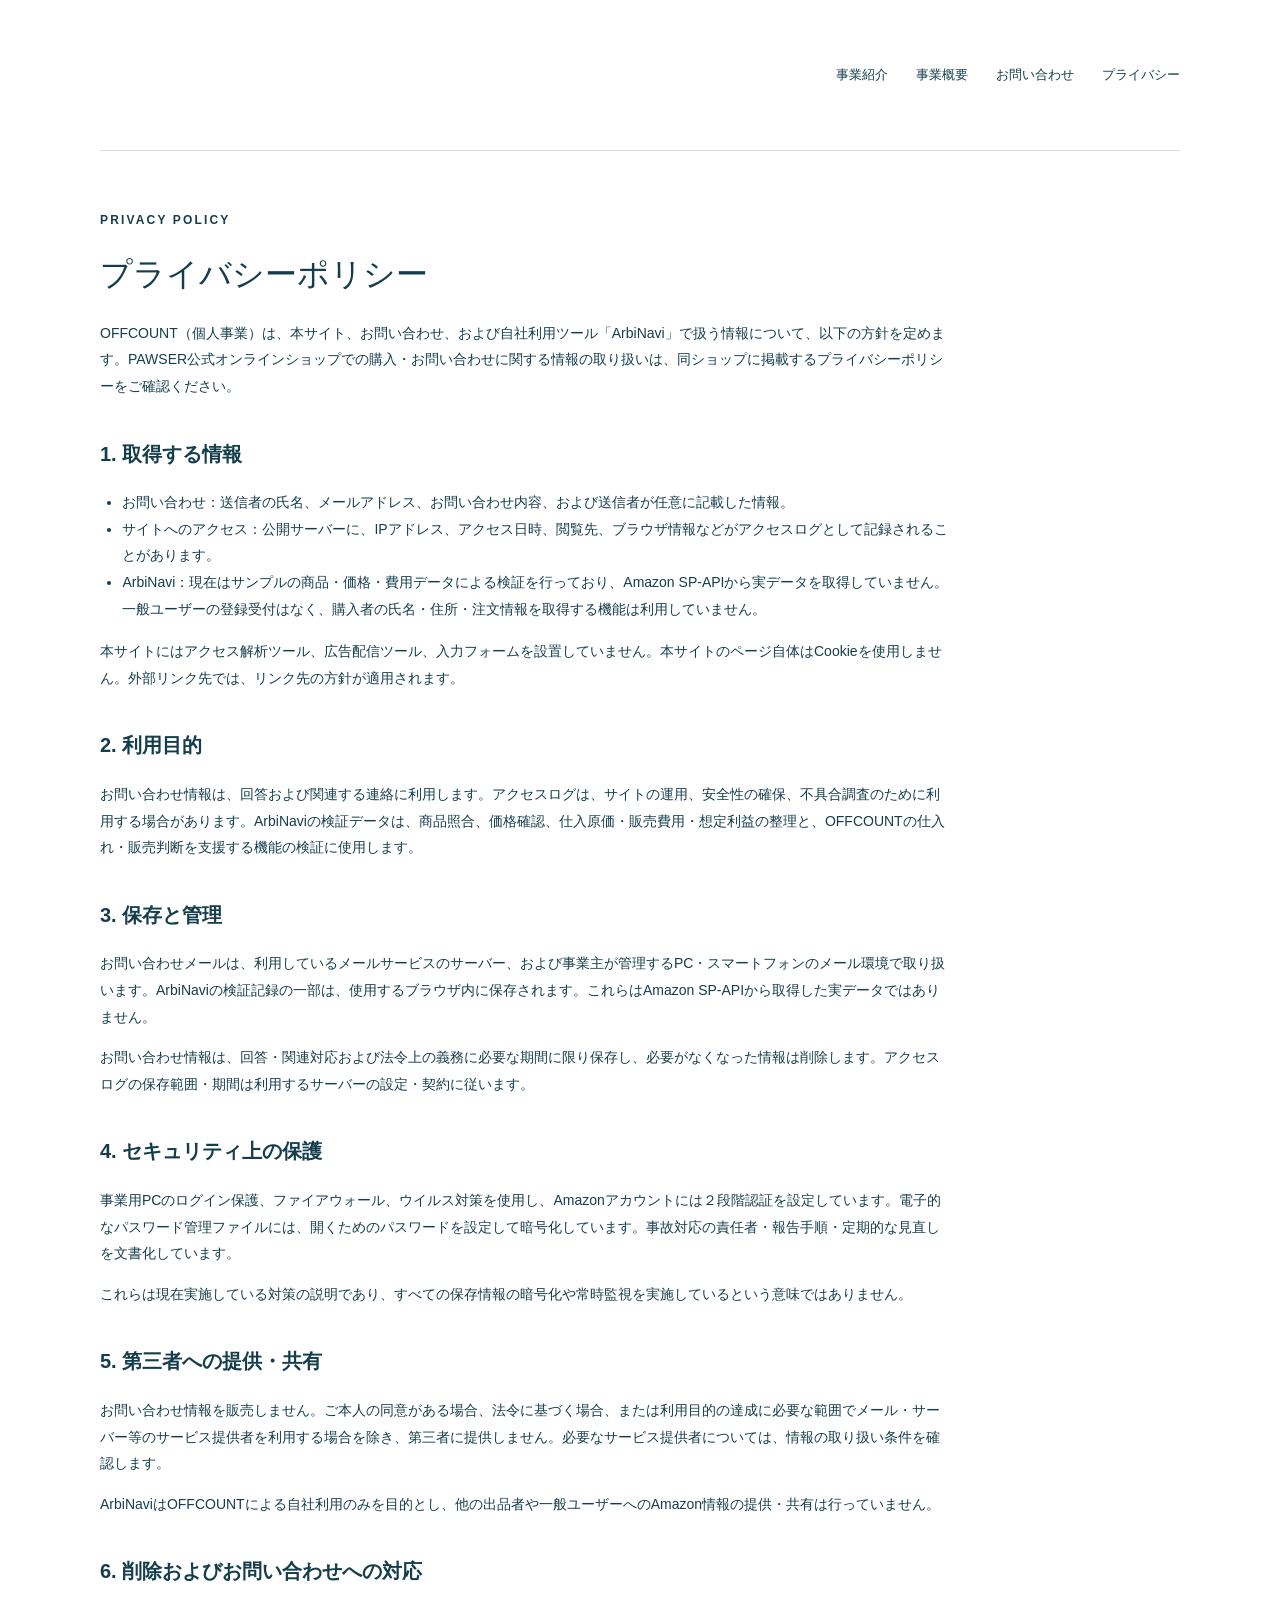
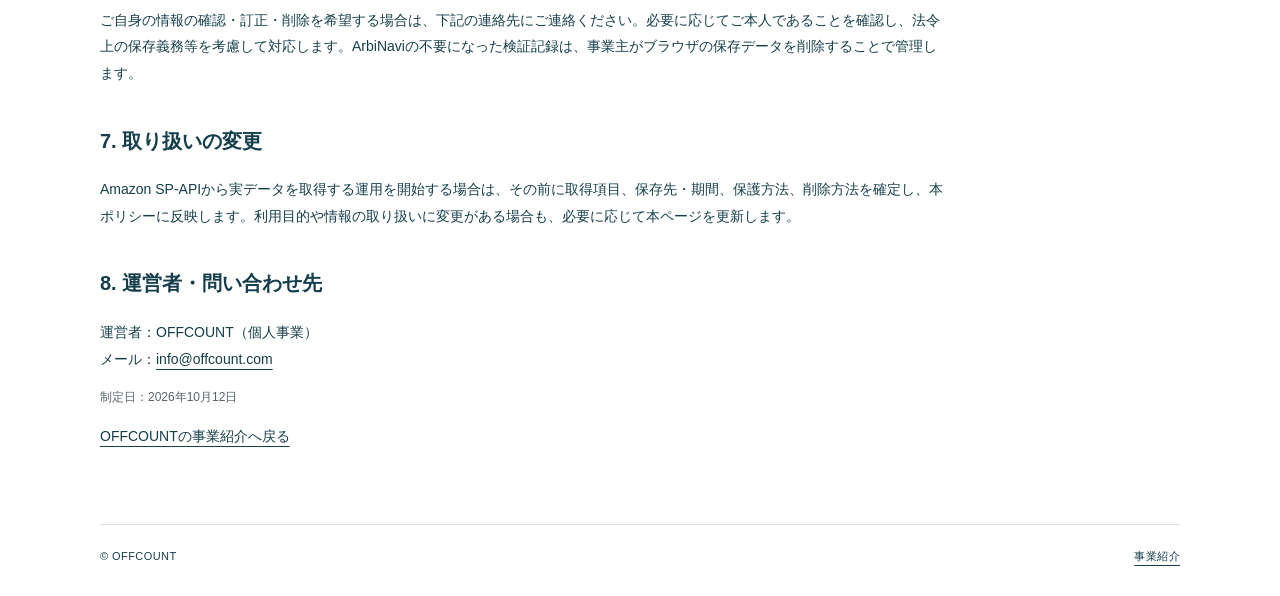
==== privacy.html @ 77e20765 "Add files via upload" ====
<!doctype html>
<html lang="ja"><head><meta charset="utf-8"><meta name="viewport" content="width=device-width,initial-scale=1"><meta name="description" content="OFFCOUNTの公式サイト、お問い合わせおよび自社利用ツールArbiNaviに関する情報の取り扱い方針。"><meta name="theme-color" content="#183b32"><title>プライバシーポリシー | OFFCOUNT</title><link rel="stylesheet" href="./style.css"></head>
<body><a class="skip" href="#main">本文へ移動</a><div class="wrap"><header><a class="brand" href="./index.html" aria-label="OFFCOUNT ホーム"><span class="offcount-logo"><img src="./assets/offcount-logo.png" alt="OFFCOUNT"></span></a><nav aria-label="メインナビゲーション"><a href="./index.html#business">事業紹介</a><a href="./index.html#about">事業概要</a><a href="./index.html#contact">お問い合わせ</a><a href="./privacy.html">プライバシー</a></nav></header>
<main class="policy" id="main"><div class="eyebrow">PRIVACY POLICY</div><h1>プライバシーポリシー</h1><p>OFFCOUNT（個人事業）は、本サイト、お問い合わせ、および自社利用ツール「ArbiNavi」で扱う情報について、以下の方針を定めます。PAWSER公式オンラインショップでの購入・お問い合わせに関する情報の取り扱いは、同ショップに掲載するプライバシーポリシーをご確認ください。</p>
<h2>1. 取得する情報</h2><ul><li>お問い合わせ：送信者の氏名、メールアドレス、お問い合わせ内容、および送信者が任意に記載した情報。</li><li>サイトへのアクセス：公開サーバーに、IPアドレス、アクセス日時、閲覧先、ブラウザ情報などがアクセスログとして記録されることがあります。</li><li>ArbiNavi：現在はサンプルの商品・価格・費用データによる検証を行っており、Amazon SP-APIから実データを取得していません。一般ユーザーの登録受付はなく、購入者の氏名・住所・注文情報を取得する機能は利用していません。</li></ul><p>本サイトにはアクセス解析ツール、広告配信ツール、入力フォームを設置していません。本サイトのページ自体はCookieを使用しません。外部リンク先では、リンク先の方針が適用されます。</p>
<h2>2. 利用目的</h2><p>お問い合わせ情報は、回答および関連する連絡に利用します。アクセスログは、サイトの運用、安全性の確保、不具合調査のために利用する場合があります。ArbiNaviの検証データは、商品照合、価格確認、仕入原価・販売費用・想定利益の整理と、OFFCOUNTの仕入れ・販売判断を支援する機能の検証に使用します。</p>
<h2>3. 保存と管理</h2><p>お問い合わせメールは、利用しているメールサービスのサーバー、および事業主が管理するPC・スマートフォンのメール環境で取り扱います。ArbiNaviの検証記録の一部は、使用するブラウザ内に保存されます。これらはAmazon SP-APIから取得した実データではありません。</p><p>お問い合わせ情報は、回答・関連対応および法令上の義務に必要な期間に限り保存し、必要がなくなった情報は削除します。アクセスログの保存範囲・期間は利用するサーバーの設定・契約に従います。</p>
<h2>4. セキュリティ上の保護</h2><p>事業用PCのログイン保護、ファイアウォール、ウイルス対策を使用し、Amazonアカウントには２段階認証を設定しています。電子的なパスワード管理ファイルには、開くためのパスワードを設定して暗号化しています。事故対応の責任者・報告手順・定期的な見直しを文書化しています。</p><p>これらは現在実施している対策の説明であり、すべての保存情報の暗号化や常時監視を実施しているという意味ではありません。</p>
<h2>5. 第三者への提供・共有</h2><p>お問い合わせ情報を販売しません。ご本人の同意がある場合、法令に基づく場合、または利用目的の達成に必要な範囲でメール・サーバー等のサービス提供者を利用する場合を除き、第三者に提供しません。必要なサービス提供者については、情報の取り扱い条件を確認します。</p><p>ArbiNaviはOFFCOUNTによる自社利用のみを目的とし、他の出品者や一般ユーザーへのAmazon情報の提供・共有は行っていません。</p>
<h2>6. 削除およびお問い合わせへの対応</h2><p>ご自身の情報の確認・訂正・削除を希望する場合は、下記の連絡先にご連絡ください。必要に応じてご本人であることを確認し、法令上の保存義務等を考慮して対応します。ArbiNaviの不要になった検証記録は、事業主がブラウザの保存データを削除することで管理します。</p>
<h2>7. 取り扱いの変更</h2><p>Amazon SP-APIから実データを取得する運用を開始する場合は、その前に取得項目、保存先・期間、保護方法、削除方法を確定し、本ポリシーに反映します。利用目的や情報の取り扱いに変更がある場合も、必要に応じて本ページを更新します。</p>
<h2>8. 運営者・問い合わせ先</h2><p>運営者：OFFCOUNT（個人事業）<br>メール：<a href="mailto:info@offcount.com">info@offcount.com</a></p><p class="date">制定日：2026年10月12日</p><p><a href="./index.html">OFFCOUNTの事業紹介へ戻る</a></p></main><footer><span>© OFFCOUNT</span><a href="./index.html">事業紹介</a></footer></div></body></html>
---- style.css ----
:root{--ink:#153e4c;--muted:#58656b;--paper:#ffffff;--line:#d7dfe2;--accent:#fe6d27}
    *{box-sizing:border-box}html{scroll-behavior:smooth;scroll-padding-top:25px}body{margin:0;background:var(--paper);color:var(--ink);font-family:"Yu Gothic","Hiragino Kaku Gothic ProN",Meiryo,sans-serif;line-height:1.9}a{color:inherit;text-underline-offset:5px}a:focus-visible{outline:3px solid #153e4c;outline-offset:6px}.wrap{max-width:1160px;margin:auto;padding:0 40px}.skip{position:absolute;left:20px;top:-100px;background:white;padding:10px}.skip:focus{top:10px}header{display:flex;align-items:center;justify-content:space-between;gap:24px;padding:28px 0;border-bottom:1px solid var(--line)}.brand{font-family:Arial,sans-serif;font-size:25px;font-weight:800;letter-spacing:.05em;text-decoration:none}nav{display:flex;gap:28px;font-size:13px}nav a{text-decoration:none}nav a:hover{text-decoration:underline}.hero{padding:90px 0 75px;position:relative}.eyebrow{font:12px/1.5 Arial,sans-serif;letter-spacing:.18em;font-weight:bold}.hero h1{font-size:clamp(34px,4.5vw,60px);line-height:1.5;font-weight:500;letter-spacing:.04em;margin:28px 0}.hero p{font-size:16px;color:var(--muted);max-width:650px}.hero .rule{width:76px;height:5px;background:var(--ink);margin-top:38px}.section-head{display:flex;justify-content:space-between;align-items:baseline;border-top:1px solid var(--line);padding:23px 0 30px;gap:15px}.section-head h2{font-size:22px;font-weight:500;margin:0}.section-head span{font:12px Arial,sans-serif;letter-spacing:.12em}.businesses{display:grid;grid-template-columns:1fr 1fr;gap:24px;padding-bottom:75px}.business{padding:36px;border:1px solid var(--line);display:flex;flex-direction:column;min-height:405px}.business.pawser{background:#e8ebe0}.business.arbinavi{background:var(--ink);color:var(--paper);border-color:var(--ink)}.meta{display:flex;align-items:center;justify-content:space-between;gap:12px;font-size:12px}.number{font:13px Arial,sans-serif;opacity:.7}.tag{border:1px solid currentColor;border-radius:30px;padding:1px 12px;font-size:11px}.business h3{font:48px/1.2 Arial,sans-serif;letter-spacing:.015em;margin:35px 0 12px}.business h4{font-size:17px;margin:0 0 12px;font-weight:500}.business p{font-size:14px;margin:0 0 25px;line-height:2}.business .bottom{margin-top:auto;font-size:13px}.business.arbinavi .bottom{color:var(--accent)}.about{padding-bottom:65px}.about dl{margin:0;max-width:860px}.about dl>div{display:grid;grid-template-columns:180px 1fr;border-bottom:1px solid var(--line);padding:19px 0;font-size:14px}.about dt{color:var(--muted)}.about dd{margin:0}.contact{background:#e5e9d9;padding:36px;margin-bottom:65px;display:flex;justify-content:space-between;align-items:center;gap:24px}.contact h2{font-size:21px;font-weight:500;margin:0 0 6px}.contact p{margin:0;font-size:13px;color:var(--muted)}.contact>a{font:clamp(18px,2.5vw,28px) Arial,sans-serif;white-space:nowrap}.privacy{padding-bottom:40px;max-width:820px}.privacy h2{font-size:15px;font-weight:500}.privacy p{font-size:12px;color:var(--muted)}footer{border-top:1px solid var(--line);padding:22px 0 30px;display:flex;justify-content:space-between;gap:20px;font:11px/1.8 Arial,sans-serif;letter-spacing:.04em}footer a{font-family:Meiryo,sans-serif}
    @media(max-width:700px){.wrap{padding:0 22px}header{padding:22px 0}.brand{font-size:22px}nav{gap:16px;font-size:12px}.hero{padding:55px 0}.hero h1{font-size:34px}.hero p{font-size:14px}.businesses{grid-template-columns:1fr;padding-bottom:48px}.business{padding:28px;min-height:370px}.business h3{font-size:42px}.section-head h2{font-size:20px}.about dl>div{grid-template-columns:95px 1fr;gap:14px}.contact{flex-direction:column;align-items:flex-start;padding:27px;margin-bottom:40px}.contact>a{font-size:23px}footer{flex-wrap:wrap}.about{padding-bottom:40px}}
    @media(prefers-reduced-motion:reduce){html{scroll-behavior:auto}}
  
.business .wordmark{font-weight:700;letter-spacing:-.045em}.wordmark span{color:var(--accent)}
.business ul{padding-left:1.3em;font-size:14px;margin:0 0 20px}.business .usage{font-size:13px;border-top:1px solid #6d827a;padding-top:18px;margin-bottom:15px}.business .bottom p{margin:8px 0;font-size:12px}.business .data-note{font-size:12px;opacity:.85}.businesses{align-items:stretch}
.policy{max-width:850px;padding:60px 0}.policy h1{font-size:32px;font-weight:500;line-height:1.5}.policy h2{font-size:20px;margin-top:35px}.policy p,.policy li{font-size:14px}.policy .date{font-size:12px;color:var(--muted)}.policy ul{padding-left:1.4em}
@media(max-width:700px){header{flex-wrap:wrap;gap:12px}nav{flex-wrap:wrap}.hero h1{font-size:30px}.policy{padding:35px 0}.policy h1{font-size:26px}.business h3{font-size:42px}}

/* Official artwork is unchanged; frames omit only the supplied empty margins. */
header{padding:20px 0;min-height:145px}.brand{display:block;flex-shrink:0}
.offcount-logo{display:block;position:relative;width:124px;height:110px;overflow:hidden}
.offcount-logo img{position:absolute;width:320px;max-width:none;height:auto;left:-98px;top:-39px}
.hero{padding:64px 0 60px}.hero h1{font-size:clamp(30px,3.8vw,48px);letter-spacing:.015em;line-height:1.55}.hero p{max-width:740px}.hero .rule{background:var(--accent);height:3px;width:54px}
.business.pawser{background:#f5f2f4;color:#4e454a;border-color:#ddd5da}
.business h3.pawser-logo{position:relative;width:270px;max-width:100%;height:60px;overflow:hidden;margin:34px 0 18px}
.pawser-logo img{position:absolute;width:350px;max-width:none;height:auto;left:-41px;top:-72px}
.business.arbinavi{background:#153e4c;color:#fff;border-color:#153e4c}.business.arbinavi .bottom{color:#fff}.business .wordmark{font-family:Arial,sans-serif;letter-spacing:-.03em;font-weight:600}.business .usage{border-color:#607c86}.business .data-note{opacity:1;color:#dae4e8}
.contact{background:#f1f5f6;border-left:3px solid var(--accent)}.section-head span{color:var(--muted)}.privacy a{font-weight:600}
@media(max-width:700px){header{min-height:0;gap:20px}nav{gap:12px 20px;width:100%;font-size:12px}.hero{padding:40px 0}.hero h1{font-size:28px}.business{padding:25px}.business h3.pawser-logo{transform-origin:left center}.offcount-logo{width:112px;height:99px}.offcount-logo img{width:290px;left:-89px;top:-35px}}
@media(max-width:360px){.business h3.pawser-logo{width:230px}.pawser-logo img{width:300px;left:-35px;top:-62px}}
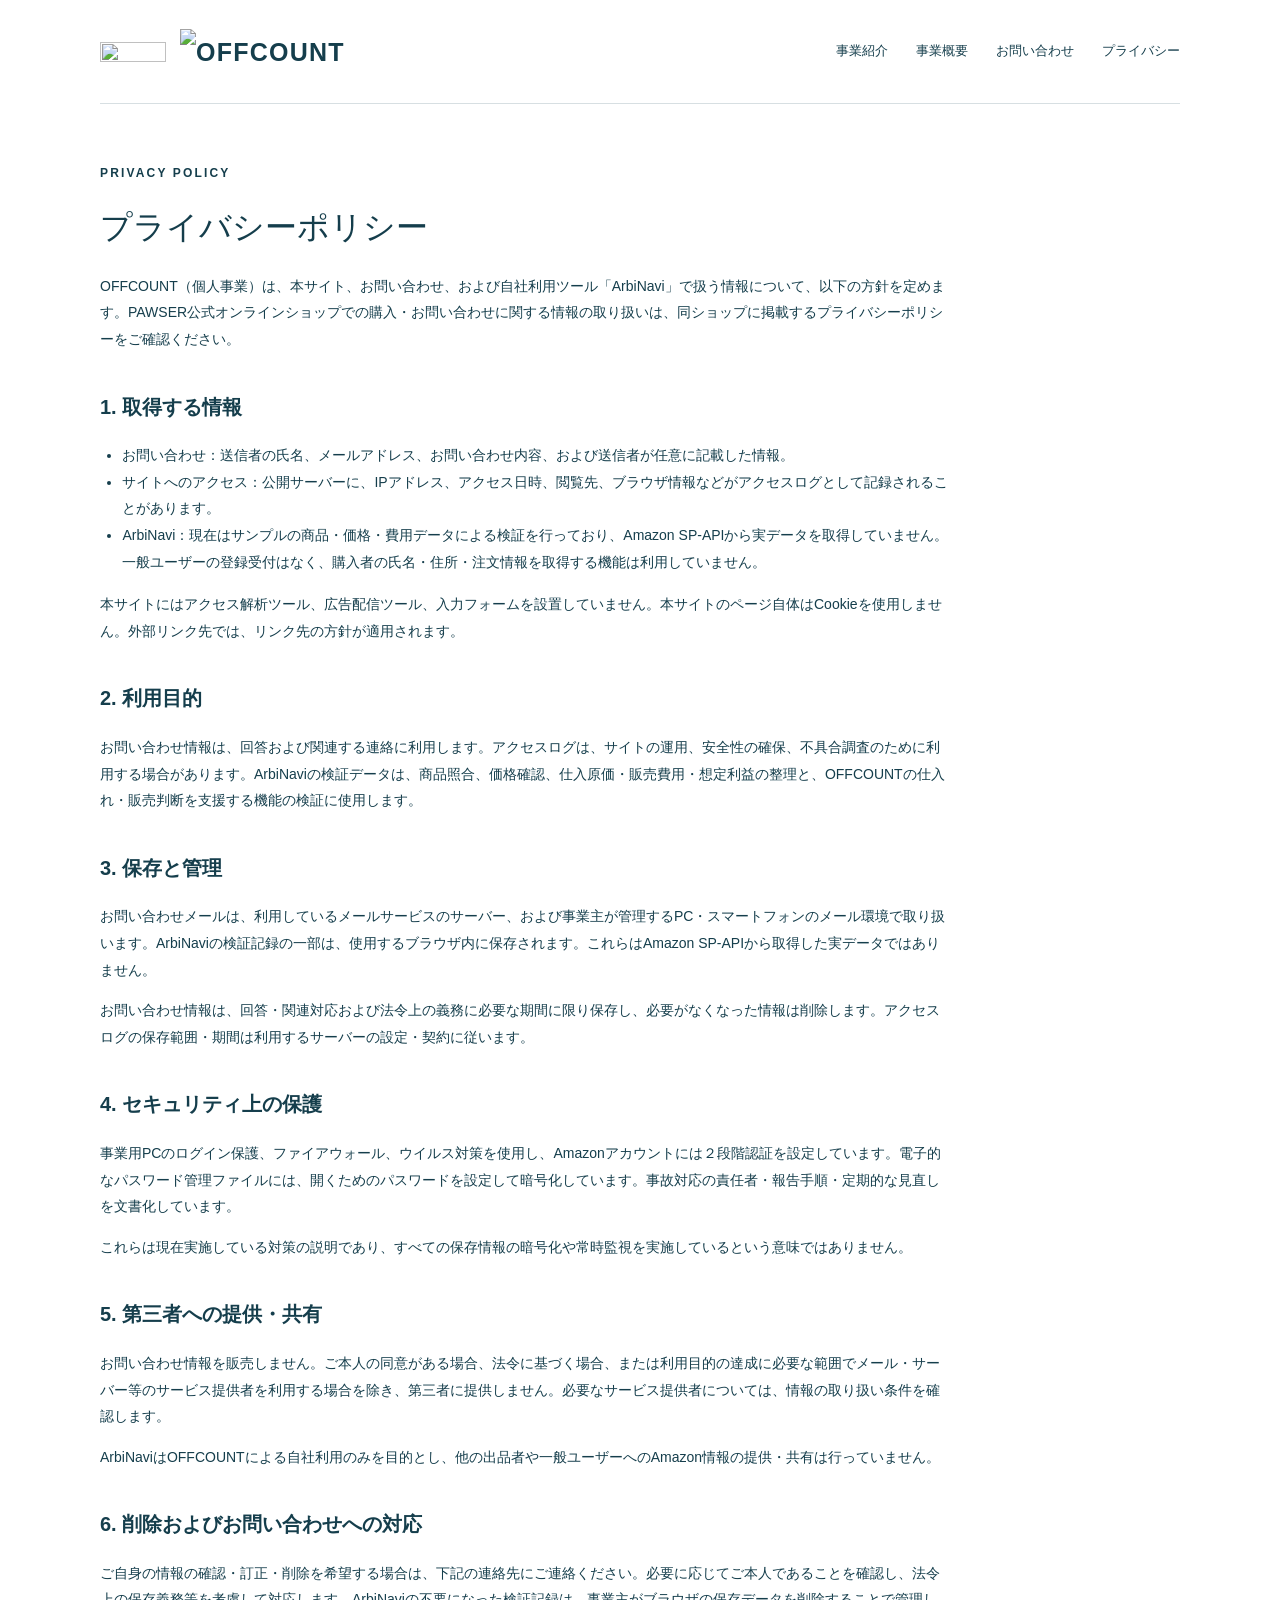
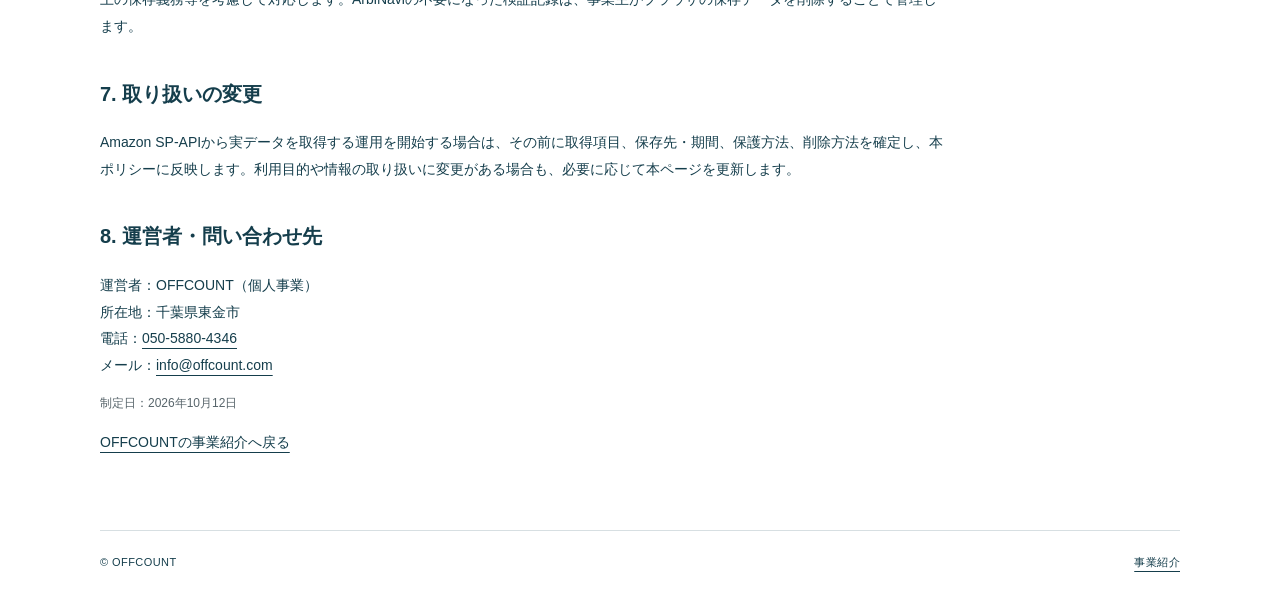
==== commit 8650aa49: "Add files via upload" ====
--- a/privacy.html
+++ b/privacy.html
@@ -1,6 +1,6 @@
 <!doctype html>
-<html lang="ja"><head><meta charset="utf-8"><meta name="viewport" content="width=device-width,initial-scale=1"><meta name="description" content="OFFCOUNTの公式サイト、お問い合わせおよび自社利用ツールArbiNaviに関する情報の取り扱い方針。"><meta name="theme-color" content="#183b32"><title>プライバシーポリシー | OFFCOUNT</title><link rel="stylesheet" href="./style.css"></head>
-<body><a class="skip" href="#main">本文へ移動</a><div class="wrap"><header><a class="brand" href="./index.html" aria-label="OFFCOUNT ホーム"><span class="offcount-logo"><img src="./assets/offcount-logo.png" alt="OFFCOUNT"></span></a><nav aria-label="メインナビゲーション"><a href="./index.html#business">事業紹介</a><a href="./index.html#about">事業概要</a><a href="./index.html#contact">お問い合わせ</a><a href="./privacy.html">プライバシー</a></nav></header>
+<html lang="ja"><head><meta charset="utf-8"><meta name="viewport" content="width=device-width,initial-scale=1"><meta name="description" content="OFFCOUNTの公式サイト、お問い合わせおよび自社利用ツールArbiNaviに関する情報の取り扱い方針。"><meta name="theme-color" content="#153e4c"><title>プライバシーポリシー | OFFCOUNT</title><link rel="stylesheet" href="./style.css"></head>
+<body><a class="skip" href="#main">本文へ移動</a><div class="wrap"><header><a class="brand" href="./index.html" aria-label="OFFCOUNT ホーム"><span class="offcount-logo"><img class="offcount-symbol" src="./assets/offcount-symbol.png" alt="" width="980" height="626"><img class="offcount-wordmark" src="./assets/offcount-wordmark.png" alt="OFFCOUNT" width="979" height="224"></span></a><nav aria-label="メインナビゲーション"><a href="./index.html#business">事業紹介</a><a href="./index.html#about">事業概要</a><a href="./index.html#contact">お問い合わせ</a><a href="./privacy.html">プライバシー</a></nav></header>
 <main class="policy" id="main"><div class="eyebrow">PRIVACY POLICY</div><h1>プライバシーポリシー</h1><p>OFFCOUNT（個人事業）は、本サイト、お問い合わせ、および自社利用ツール「ArbiNavi」で扱う情報について、以下の方針を定めます。PAWSER公式オンラインショップでの購入・お問い合わせに関する情報の取り扱いは、同ショップに掲載するプライバシーポリシーをご確認ください。</p>
 <h2>1. 取得する情報</h2><ul><li>お問い合わせ：送信者の氏名、メールアドレス、お問い合わせ内容、および送信者が任意に記載した情報。</li><li>サイトへのアクセス：公開サーバーに、IPアドレス、アクセス日時、閲覧先、ブラウザ情報などがアクセスログとして記録されることがあります。</li><li>ArbiNavi：現在はサンプルの商品・価格・費用データによる検証を行っており、Amazon SP-APIから実データを取得していません。一般ユーザーの登録受付はなく、購入者の氏名・住所・注文情報を取得する機能は利用していません。</li></ul><p>本サイトにはアクセス解析ツール、広告配信ツール、入力フォームを設置していません。本サイトのページ自体はCookieを使用しません。外部リンク先では、リンク先の方針が適用されます。</p>
 <h2>2. 利用目的</h2><p>お問い合わせ情報は、回答および関連する連絡に利用します。アクセスログは、サイトの運用、安全性の確保、不具合調査のために利用する場合があります。ArbiNaviの検証データは、商品照合、価格確認、仕入原価・販売費用・想定利益の整理と、OFFCOUNTの仕入れ・販売判断を支援する機能の検証に使用します。</p>
@@ -9,4 +9,4 @@
 <h2>5. 第三者への提供・共有</h2><p>お問い合わせ情報を販売しません。ご本人の同意がある場合、法令に基づく場合、または利用目的の達成に必要な範囲でメール・サーバー等のサービス提供者を利用する場合を除き、第三者に提供しません。必要なサービス提供者については、情報の取り扱い条件を確認します。</p><p>ArbiNaviはOFFCOUNTによる自社利用のみを目的とし、他の出品者や一般ユーザーへのAmazon情報の提供・共有は行っていません。</p>
 <h2>6. 削除およびお問い合わせへの対応</h2><p>ご自身の情報の確認・訂正・削除を希望する場合は、下記の連絡先にご連絡ください。必要に応じてご本人であることを確認し、法令上の保存義務等を考慮して対応します。ArbiNaviの不要になった検証記録は、事業主がブラウザの保存データを削除することで管理します。</p>
 <h2>7. 取り扱いの変更</h2><p>Amazon SP-APIから実データを取得する運用を開始する場合は、その前に取得項目、保存先・期間、保護方法、削除方法を確定し、本ポリシーに反映します。利用目的や情報の取り扱いに変更がある場合も、必要に応じて本ページを更新します。</p>
-<h2>8. 運営者・問い合わせ先</h2><p>運営者：OFFCOUNT（個人事業）<br>メール：<a href="mailto:info@offcount.com">info@offcount.com</a></p><p class="date">制定日：2026年10月12日</p><p><a href="./index.html">OFFCOUNTの事業紹介へ戻る</a></p></main><footer><span>© OFFCOUNT</span><a href="./index.html">事業紹介</a></footer></div></body></html>+<h2>8. 運営者・問い合わせ先</h2><p>運営者：OFFCOUNT（個人事業）<br>所在地：千葉県東金市<br>電話：<a href="tel:05058804346">050-5880-4346</a><br>メール：<a href="mailto:info@offcount.com">info@offcount.com</a></p><p class="date">制定日：2026年10月12日</p><p><a href="./index.html">OFFCOUNTの事業紹介へ戻る</a></p></main><footer><span>© OFFCOUNT</span><a href="./index.html">事業紹介</a></footer></div></body></html>
--- a/style.css
+++ b/style.css
@@ -9,15 +9,18 @@
 .policy{max-width:850px;padding:60px 0}.policy h1{font-size:32px;font-weight:500;line-height:1.5}.policy h2{font-size:20px;margin-top:35px}.policy p,.policy li{font-size:14px}.policy .date{font-size:12px;color:var(--muted)}.policy ul{padding-left:1.4em}
 @media(max-width:700px){header{flex-wrap:wrap;gap:12px}nav{flex-wrap:wrap}.hero h1{font-size:30px}.policy{padding:35px 0}.policy h1{font-size:26px}.business h3{font-size:42px}}
 
-/* Official artwork is unchanged; frames omit only the supplied empty margins. */
-header{padding:20px 0;min-height:145px}.brand{display:block;flex-shrink:0}
-.offcount-logo{display:block;position:relative;width:124px;height:110px;overflow:hidden}
-.offcount-logo img{position:absolute;width:320px;max-width:none;height:auto;left:-98px;top:-39px}
+/* Supplied tightly trimmed artwork: preserve the full image and its aspect ratio. */
+header{padding:28px 0;min-height:104px;flex-wrap:wrap}.brand{display:block;max-width:100%;flex-shrink:0}
+.offcount-logo{display:flex;align-items:center;gap:14px;width:278px;max-width:100%}
+.offcount-logo img{display:block;height:auto;object-fit:contain;min-width:0}
+.offcount-symbol{width:66px;flex:0 0 66px}.offcount-wordmark{width:198px;flex:1 1 auto}
 .hero{padding:64px 0 60px}.hero h1{font-size:clamp(30px,3.8vw,48px);letter-spacing:.015em;line-height:1.55}.hero p{max-width:740px}.hero .rule{background:var(--accent);height:3px;width:54px}
-.business.pawser{background:#f5f2f4;color:#4e454a;border-color:#ddd5da}
-.business h3.pawser-logo{position:relative;width:270px;max-width:100%;height:60px;overflow:hidden;margin:34px 0 18px}
-.pawser-logo img{position:absolute;width:350px;max-width:none;height:auto;left:-41px;top:-72px}
-.business.arbinavi{background:#153e4c;color:#fff;border-color:#153e4c}.business.arbinavi .bottom{color:#fff}.business .wordmark{font-family:Arial,sans-serif;letter-spacing:-.03em;font-weight:600}.business .usage{border-color:#607c86}.business .data-note{opacity:1;color:#dae4e8}
-.contact{background:#f1f5f6;border-left:3px solid var(--accent)}.section-head span{color:var(--muted)}.privacy a{font-weight:600}
-@media(max-width:700px){header{min-height:0;gap:20px}nav{gap:12px 20px;width:100%;font-size:12px}.hero{padding:40px 0}.hero h1{font-size:28px}.business{padding:25px}.business h3.pawser-logo{transform-origin:left center}.offcount-logo{width:112px;height:99px}.offcount-logo img{width:290px;left:-89px;top:-35px}}
-@media(max-width:360px){.business h3.pawser-logo{width:230px}.pawser-logo img{width:300px;left:-35px;top:-62px}}
+.business{min-width:0}.business.pawser{background:#f5f2f4;color:#4e454a;border-color:#ddd5da}
+.business h3.pawser-logo{width:270px;max-width:100%;margin:34px 0 18px;line-height:1}
+.pawser-logo img{display:block;width:100%;height:auto;object-fit:contain}
+.business.arbinavi{background:var(--ink);color:#fff;border-color:var(--ink)}.business.arbinavi .bottom{color:#fff}.business .wordmark{font-family:Arial,sans-serif;letter-spacing:-.03em;font-weight:600}.business .usage{border-color:#607c86}.business .data-note{opacity:1;color:#dae4e8}
+.contact{background:#f1f5f6;border-left:3px solid var(--accent)}.contact-details{display:flex;flex-direction:column;gap:8px;flex-shrink:0;font-size:13px}.contact-email{font:clamp(18px,2.5vw,25px)/1.5 Arial,sans-serif}.contact-phone{align-self:flex-start;font-size:15px}.contact-details span{color:var(--muted)}
+.section-head span{color:var(--muted)}.privacy a{font-weight:600}.about dd{min-width:0;overflow-wrap:anywhere}a{overflow-wrap:anywhere}
+@media(max-width:850px){.contact{flex-direction:column;align-items:flex-start}}
+@media(max-width:700px){header{min-height:0;gap:20px;padding:24px 0}nav{gap:12px 20px;width:100%;font-size:12px}.offcount-logo{width:242px;gap:12px}.offcount-symbol{width:58px;flex-basis:58px}.offcount-wordmark{width:172px}.hero{padding:40px 0}.hero h1{font-size:28px}.business{padding:25px}.meta{flex-wrap:wrap}.section-head{flex-wrap:wrap}.contact-details{max-width:100%}}
+@media(max-width:360px){.wrap{padding:0 18px}.business{padding:22px}.hero h1{font-size:25px}.about dl>div{grid-template-columns:72px 1fr;gap:12px}.contact{padding:22px}.contact-email{font-size:20px}}
